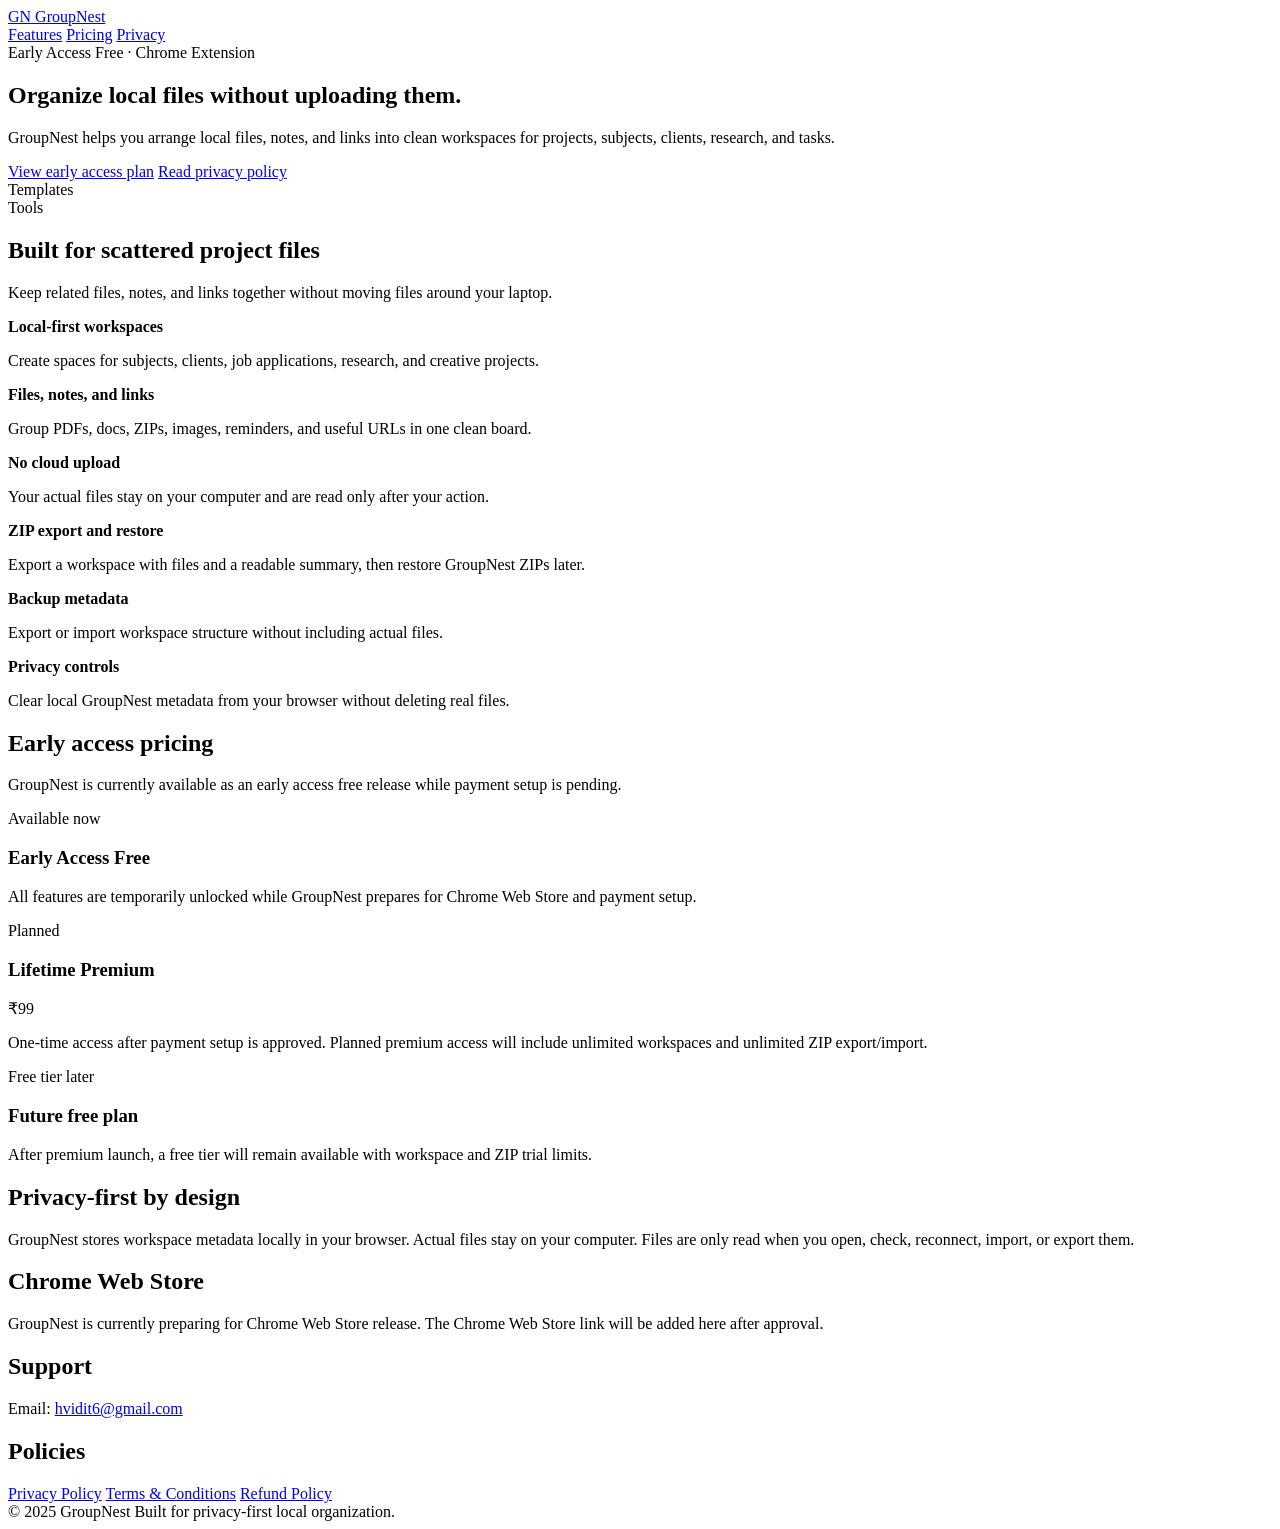
==== index.html @ fa6edc7d "Create index.html" ====
<!doctype html>
<html lang="en">
<head>
  <meta charset="utf-8" />
  <meta name="viewport" content="width=device-width, initial-scale=1" />
  <title>GroupNest - Privacy-first file workspaces</title>
  <meta name="description" content="GroupNest is a privacy-first Chrome extension for organizing local files, notes, and links into workspaces." />
  <link rel="stylesheet" href="style.css" />
</head>
<body>
<main class="page">
  <nav class="nav">
    <a class="brand" href="index.html">
      <span class="logo">GN</span>
      <span>GroupNest</span>
    </a>

    <div class="nav-links">
      <a href="#features">Features</a>
      <a href="#pricing">Pricing</a>
      <a href="privacy.html">Privacy</a>
    </div>
  </nav>

  <section class="hero">
    <div class="hero-card">
      <span class="badge">Early Access Free · Chrome Extension</span>

      <h1>Organize local files without uploading them.</h1>

      <p class="lead">
        GroupNest helps you arrange local files, notes, and links into clean workspaces
        for projects, subjects, clients, research, and tasks.
      </p>

      <div class="hero-actions">
        <a class="button button-primary" href="#pricing">View early access plan</a>
        <a class="button button-secondary" href="privacy.html">Read privacy policy</a>
      </div>
    </div>

    <aside class="preview-card" aria-label="GroupNest interface preview">
      <div class="mock-window">
        <div class="mock-topbar">
          <span class="dot"></span>
          <span class="dot"></span>
          <span class="dot"></span>
        </div>

        <div class="mock-body">
          <div class="mock-toolbar">
            <div class="mock-button">Templates</div>
            <div class="mock-button">Tools</div>
          </div>

          <div class="mock-search"></div>

          <div class="mock-board">
            <div class="mock-column">
              <div class="mock-title"></div>
              <div class="mock-card"></div>
              <div class="mock-card"></div>
            </div>

            <div class="mock-column">
              <div class="mock-title"></div>
              <div class="mock-card"></div>
            </div>

            <div class="mock-column">
              <div class="mock-title"></div>
              <div class="mock-card"></div>
              <div class="mock-card"></div>
            </div>
          </div>
        </div>
      </div>
    </aside>
  </section>

  <section class="section" id="features">
    <div class="section-heading">
      <div>
        <h2>Built for scattered project files</h2>
        <p>
          Keep related files, notes, and links together without moving files around your laptop.
        </p>
      </div>
    </div>

    <div class="grid">
      <div class="card">
        <strong>Local-first workspaces</strong>
        <p>Create spaces for subjects, clients, job applications, research, and creative projects.</p>
      </div>

      <div class="card">
        <strong>Files, notes, and links</strong>
        <p>Group PDFs, docs, ZIPs, images, reminders, and useful URLs in one clean board.</p>
      </div>

      <div class="card">
        <strong>No cloud upload</strong>
        <p>Your actual files stay on your computer and are read only after your action.</p>
      </div>

      <div class="card">
        <strong>ZIP export and restore</strong>
        <p>Export a workspace with files and a readable summary, then restore GroupNest ZIPs later.</p>
      </div>

      <div class="card">
        <strong>Backup metadata</strong>
        <p>Export or import workspace structure without including actual files.</p>
      </div>

      <div class="card">
        <strong>Privacy controls</strong>
        <p>Clear local GroupNest metadata from your browser without deleting real files.</p>
      </div>
    </div>
  </section>

  <section class="section" id="pricing">
    <div class="section-heading">
      <div>
        <h2>Early access pricing</h2>
        <p>
          GroupNest is currently available as an early access free release while payment setup is pending.
        </p>
      </div>
    </div>

    <div class="grid">
      <div class="card price-card">
        <span class="pill">Available now</span>
        <h3>Early Access Free</h3>
        <p>All features are temporarily unlocked while GroupNest prepares for Chrome Web Store and payment setup.</p>
      </div>

      <div class="card price-card">
        <span class="pill">Planned</span>
        <h3>Lifetime Premium</h3>
        <p class="price">₹99</p>
        <p>One-time access after payment setup is approved. Planned premium access will include unlimited workspaces and unlimited ZIP export/import.</p>
      </div>

      <div class="card price-card">
        <span class="pill">Free tier later</span>
        <h3>Future free plan</h3>
        <p>After premium launch, a free tier will remain available with workspace and ZIP trial limits.</p>
      </div>
    </div>
  </section>

  <section class="section">
    <div class="card">
      <h2>Privacy-first by design</h2>
      <p>
        GroupNest stores workspace metadata locally in your browser. Actual files stay on your computer.
        Files are only read when you open, check, reconnect, import, or export them.
      </p>
    </div>
  </section>

  <section class="section">
    <h2>Chrome Web Store</h2>
    <p>
      GroupNest is currently preparing for Chrome Web Store release.
      The Chrome Web Store link will be added here after approval.
    </p>
  </section>

  <section class="section">
    <h2>Support</h2>
    <p>Email: <a href="mailto:hvidit6@gmail.com">hvidit6@gmail.com</a></p>
  </section>

  <section class="section">
    <h2>Policies</h2>
    <div class="policy-links">
      <a href="privacy.html">Privacy Policy</a>
      <a href="terms.html">Terms &amp; Conditions</a>
      <a href="refund.html">Refund Policy</a>
    </div>
  </section>

  <footer class="footer">
    <span>© 2025 GroupNest</span>
    <span>Built for privacy-first local organization.</span>
  </footer>
</main>
</body>
</html>
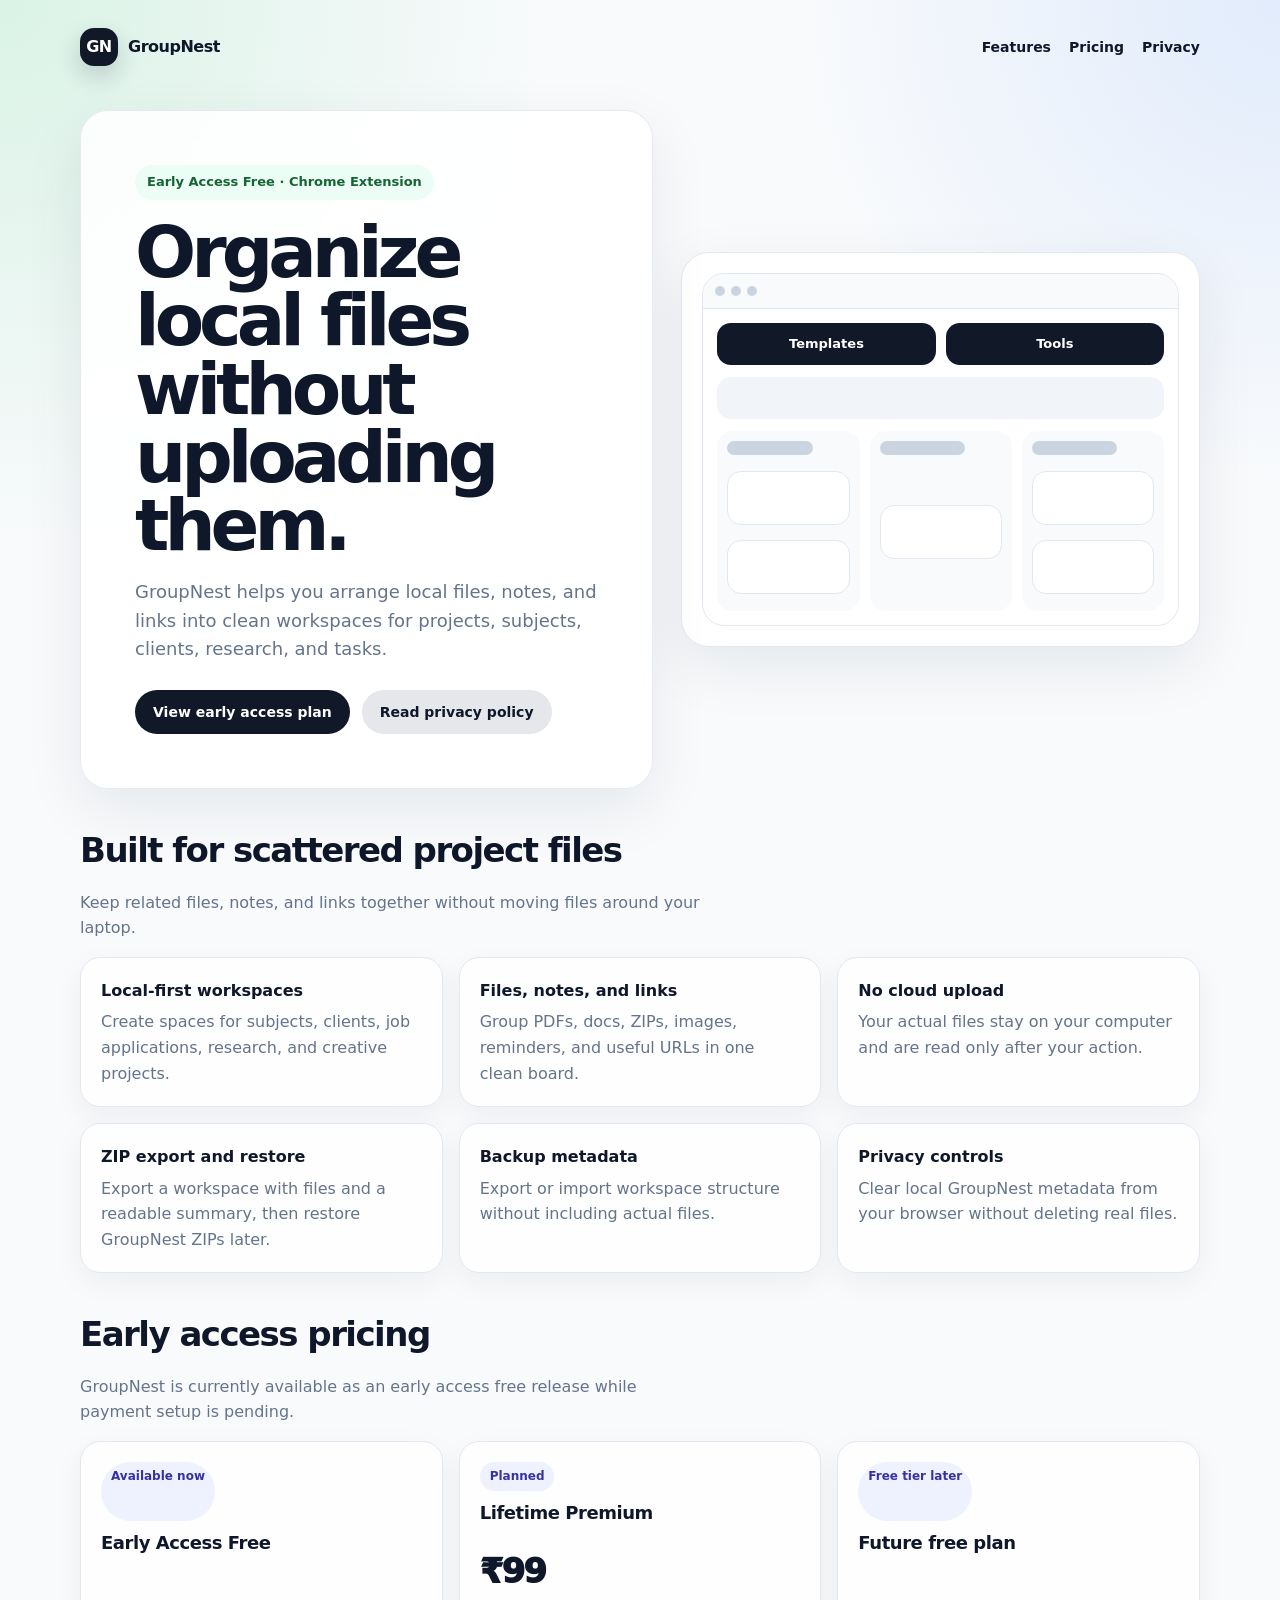
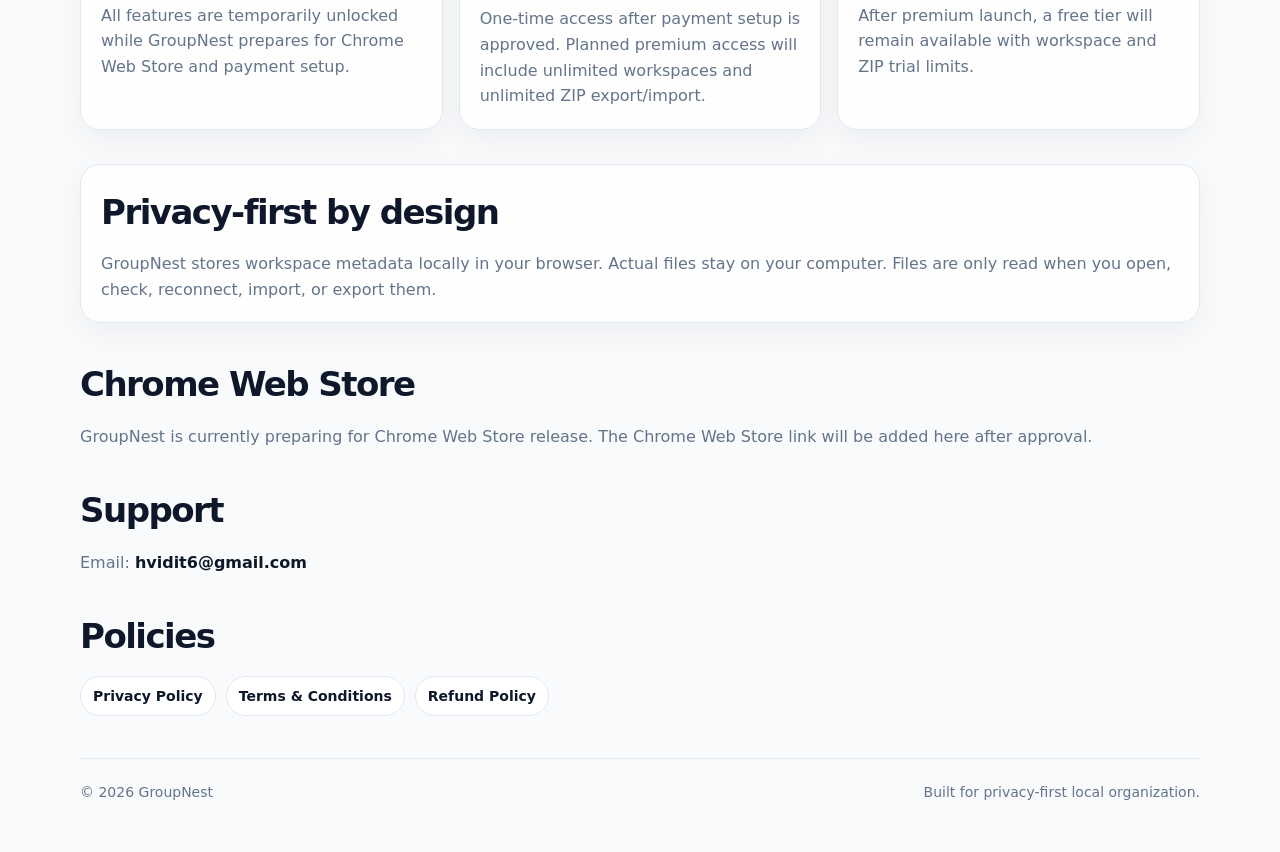
==== commit 6d523856: "Update index.html" ====
--- a/index.html
+++ b/index.html
@@ -186,7 +186,7 @@
   </section>
 
   <footer class="footer">
-    <span>© 2025 GroupNest</span>
+    <span>© 2026 GroupNest</span>
     <span>Built for privacy-first local organization.</span>
   </footer>
 </main>
--- a/style.css
+++ b/style.css
@@ -0,0 +1,418 @@
+:root {
+  --bg: #f8fafc;
+  --surface: #ffffff;
+  --surface-soft: #f1f5f9;
+  --text: #0f172a;
+  --muted: #64748b;
+  --border: #e2e8f0;
+  --primary: #111827;
+  --primary-soft: #e5e7eb;
+  --green-bg: #ecfdf5;
+  --green-text: #166534;
+  --shadow: 0 20px 60px rgba(15, 23, 42, 0.08);
+  --radius-lg: 28px;
+  --radius-md: 20px;
+  --radius-sm: 14px;
+}
+
+* {
+  box-sizing: border-box;
+}
+
+body {
+  margin: 0;
+  font-family: Inter, ui-sans-serif, system-ui, -apple-system, BlinkMacSystemFont, "Segoe UI", sans-serif;
+  color: var(--text);
+  background:
+    radial-gradient(circle at top left, rgba(34, 197, 94, 0.14), transparent 34rem),
+    radial-gradient(circle at top right, rgba(59, 130, 246, 0.12), transparent 30rem),
+    var(--bg);
+  line-height: 1.6;
+}
+
+a {
+  color: var(--text);
+  font-weight: 750;
+  text-decoration: none;
+}
+
+a:hover {
+  text-decoration: underline;
+}
+
+.page {
+  width: min(1120px, calc(100% - 32px));
+  margin: 0 auto;
+  padding: 28px 0 48px;
+}
+
+.nav {
+  display: flex;
+  align-items: center;
+  justify-content: space-between;
+  gap: 16px;
+  margin-bottom: 44px;
+}
+
+.brand {
+  display: inline-flex;
+  align-items: center;
+  gap: 10px;
+  font-weight: 850;
+  letter-spacing: -0.03em;
+}
+
+.logo {
+  display: grid;
+  place-items: center;
+  width: 38px;
+  height: 38px;
+  border-radius: 14px;
+  background: var(--primary);
+  color: #ffffff;
+  font-weight: 900;
+  box-shadow: 0 10px 25px rgba(15, 23, 42, 0.18);
+}
+
+.nav-links {
+  display: flex;
+  align-items: center;
+  gap: 18px;
+  color: var(--muted);
+  font-size: 14px;
+}
+
+.hero {
+  display: grid;
+  grid-template-columns: minmax(0, 1.05fr) minmax(280px, 0.95fr);
+  gap: 28px;
+  align-items: center;
+  margin-bottom: 28px;
+}
+
+.hero-card {
+  border: 1px solid rgba(226, 232, 240, 0.85);
+  border-radius: var(--radius-lg);
+  background: rgba(255, 255, 255, 0.88);
+  box-shadow: var(--shadow);
+  padding: clamp(28px, 5vw, 54px);
+  backdrop-filter: blur(18px);
+}
+
+.badge {
+  display: inline-flex;
+  align-items: center;
+  gap: 8px;
+  margin-bottom: 18px;
+  border-radius: 999px;
+  padding: 7px 12px;
+  background: var(--green-bg);
+  color: var(--green-text);
+  font-size: 13px;
+  font-weight: 850;
+}
+
+h1 {
+  margin: 0 0 18px;
+  max-width: 720px;
+  font-size: clamp(42px, 7vw, 72px);
+  line-height: 0.95;
+  letter-spacing: -0.07em;
+}
+
+h2 {
+  margin: 0 0 12px;
+  font-size: clamp(24px, 4vw, 34px);
+  letter-spacing: -0.045em;
+}
+
+h3 {
+  margin: 0 0 8px;
+  font-size: 18px;
+  letter-spacing: -0.025em;
+}
+
+p {
+  margin: 0;
+  color: var(--muted);
+}
+
+.lead {
+  max-width: 660px;
+  font-size: 18px;
+}
+
+.hero-actions {
+  display: flex;
+  flex-wrap: wrap;
+  gap: 12px;
+  margin-top: 26px;
+}
+
+.button {
+  display: inline-flex;
+  align-items: center;
+  justify-content: center;
+  min-height: 44px;
+  border-radius: 999px;
+  padding: 10px 18px;
+  font-size: 14px;
+  font-weight: 850;
+  text-decoration: none;
+}
+
+.button-primary {
+  background: var(--primary);
+  color: #ffffff;
+}
+
+.button-secondary {
+  background: var(--primary-soft);
+  color: var(--text);
+}
+
+.preview-card {
+  border: 1px solid var(--border);
+  border-radius: var(--radius-lg);
+  background: var(--surface);
+  box-shadow: var(--shadow);
+  padding: 20px;
+}
+
+.mock-window {
+  border: 1px solid var(--border);
+  border-radius: 22px;
+  overflow: hidden;
+  background: #ffffff;
+}
+
+.mock-topbar {
+  display: flex;
+  align-items: center;
+  gap: 6px;
+  padding: 12px;
+  border-bottom: 1px solid var(--border);
+  background: #f8fafc;
+}
+
+.dot {
+  width: 10px;
+  height: 10px;
+  border-radius: 999px;
+  background: #cbd5e1;
+}
+
+.mock-body {
+  display: grid;
+  gap: 12px;
+  padding: 14px;
+}
+
+.mock-toolbar {
+  display: grid;
+  grid-template-columns: 1fr 1fr;
+  gap: 10px;
+}
+
+.mock-button {
+  border-radius: 14px;
+  padding: 11px 12px;
+  background: #111827;
+  color: #ffffff;
+  font-size: 13px;
+  font-weight: 800;
+  text-align: center;
+}
+
+.mock-search {
+  height: 42px;
+  border-radius: 14px;
+  background: #f1f5f9;
+}
+
+.mock-board {
+  display: grid;
+  grid-template-columns: repeat(3, 1fr);
+  gap: 10px;
+}
+
+.mock-column {
+  display: grid;
+  gap: 8px;
+  min-height: 180px;
+  border-radius: 16px;
+  background: #f8fafc;
+  padding: 10px;
+}
+
+.mock-title {
+  height: 14px;
+  width: 70%;
+  border-radius: 999px;
+  background: #cbd5e1;
+}
+
+.mock-card {
+  height: 54px;
+  border: 1px solid var(--border);
+  border-radius: 14px;
+  background: #ffffff;
+}
+
+.section {
+  margin-top: 34px;
+}
+
+.section-heading {
+  display: flex;
+  align-items: end;
+  justify-content: space-between;
+  gap: 18px;
+  margin-bottom: 16px;
+}
+
+.section-heading p {
+  max-width: 620px;
+}
+
+.grid {
+  display: grid;
+  gap: 16px;
+  grid-template-columns: repeat(3, minmax(0, 1fr));
+}
+
+.card {
+  border: 1px solid var(--border);
+  border-radius: var(--radius-md);
+  background: rgba(255, 255, 255, 0.82);
+  box-shadow: 0 10px 30px rgba(15, 23, 42, 0.05);
+  padding: 20px;
+}
+
+.card strong {
+  display: block;
+  margin-bottom: 6px;
+  font-size: 16px;
+}
+
+.price-card {
+  display: grid;
+  gap: 8px;
+}
+
+.price {
+  font-size: 34px;
+  font-weight: 950;
+  letter-spacing: -0.055em;
+  color: var(--text);
+}
+
+.pill {
+  display: inline-flex;
+  width: fit-content;
+  border-radius: 999px;
+  padding: 5px 10px;
+  background: #eef2ff;
+  color: #3730a3;
+  font-size: 12px;
+  font-weight: 850;
+}
+
+.policy-links {
+  display: flex;
+  flex-wrap: wrap;
+  gap: 10px;
+}
+
+.policy-links a {
+  border: 1px solid var(--border);
+  border-radius: 999px;
+  background: #ffffff;
+  padding: 8px 12px;
+  font-size: 14px;
+}
+
+.footer {
+  display: flex;
+  justify-content: space-between;
+  gap: 16px;
+  margin-top: 42px;
+  padding-top: 22px;
+  border-top: 1px solid var(--border);
+  color: var(--muted);
+  font-size: 14px;
+}
+
+.policy-page {
+  max-width: 860px;
+}
+
+.policy-doc {
+  border: 1px solid var(--border);
+  border-radius: var(--radius-lg);
+  background: rgba(255, 255, 255, 0.9);
+  box-shadow: var(--shadow);
+  padding: clamp(24px, 5vw, 44px);
+}
+
+.policy-doc h1 {
+  font-size: clamp(34px, 6vw, 54px);
+}
+
+.policy-doc h2 {
+  margin-top: 28px;
+  font-size: 22px;
+}
+
+.policy-doc p {
+  margin-top: 10px;
+}
+
+.back-link {
+  display: inline-flex;
+  margin-top: 28px;
+}
+
+@media (max-width: 860px) {
+  .hero {
+    grid-template-columns: 1fr;
+  }
+
+  .grid {
+    grid-template-columns: 1fr;
+  }
+
+  .nav {
+    align-items: flex-start;
+    flex-direction: column;
+  }
+
+  .mock-board {
+    grid-template-columns: 1fr;
+  }
+}
+
+@media (max-width: 520px) {
+  .page {
+    width: min(100% - 22px, 1120px);
+    padding-top: 18px;
+  }
+
+  .hero-card,
+  .preview-card,
+  .policy-doc {
+    border-radius: 22px;
+  }
+
+  .hero-actions {
+    flex-direction: column;
+  }
+
+  .button {
+    width: 100%;
+  }
+
+  .footer {
+    flex-direction: column;
+  }
+}
